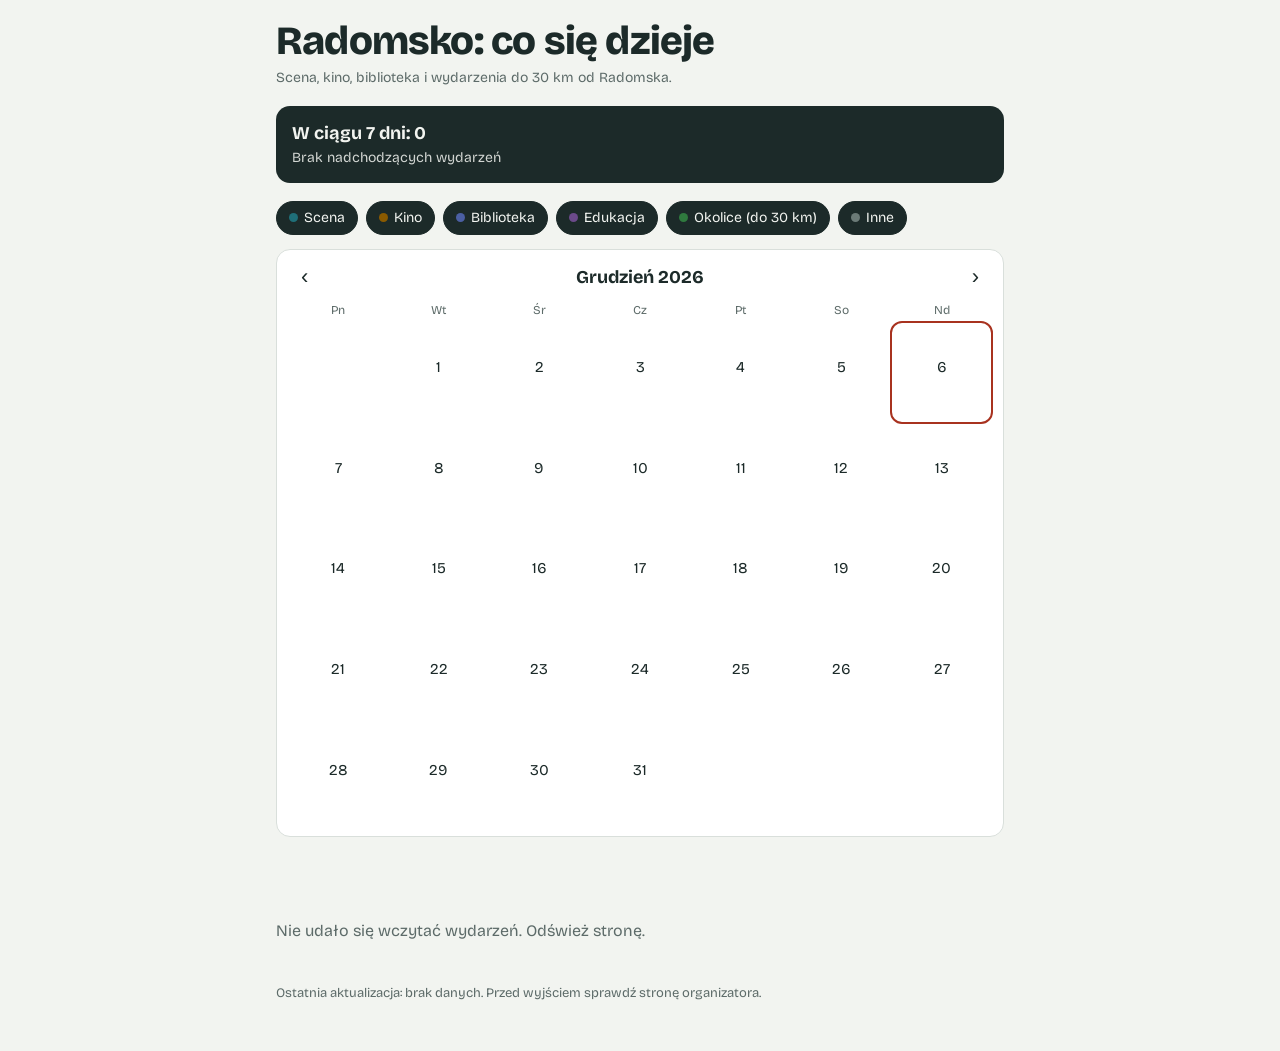
==== web/index.html @ dcf0ff3f "Etap 1: runner, prosty frontend na events.json i pierwsze dane Co-Authored-By: Claude Sonnet 5.5 <no" ====
<!DOCTYPE html>
<html lang="pl">
<head>
<meta charset="utf-8">
<meta name="viewport" content="width=device-width, initial-scale=1, viewport-fit=cover">
<title>Radomsko – wydarzenia w jednym miejscu</title>
<meta name="description" content="Kalendarz wydarzeń w Radomsku i do 30 km od miasta, aktualizowany codziennie.">
<link href="https://fonts.googleapis.com/css2?family=Bricolage+Grotesque:wght@400;600;800&display=swap" rel="stylesheet">
<link rel="stylesheet" href="style.css">
</head>
<body>
<main>
<h1>Radomsko: co się dzieje</h1>
<p class="sub" id="sub">Scena, kino, biblioteka i wydarzenia do 30 km od Radomska.</p>
<div class="next" id="next" aria-live="polite"></div>
<div class="chips" id="chips"></div>
<section class="cal" aria-label="Kalendarz">
<div class="ch"><button id="pv" aria-label="Poprzedni miesiąc">‹</button><b id="mt"></b><button id="nx" aria-label="Następny miesiąc">›</button></div>
<div class="g" id="g"></div>
</section>
<div id="lh" style="display:flex;justify-content:space-between;align-items:baseline"><h2 id="lt" style="margin-left:0"></h2><button class="clr" id="clr" hidden>Pokaż wszystkie</button></div>
<div id="list"><p class="empty">Ładowanie…</p></div>
<footer class="src" id="foot"></footer>
</main>
<script src="app.js"></script>
</body>
</html>
---- web/style.css ----
:root{--bg:#f2f4f0;--card:#fff;--ink:#1c2a29;--mut:#5d6b69;--line:#d9dfdb;--acc:#a8321f;--c1:#1f6f78;--c2:#8a5a00;--c3:#4b5fa3;--c4:#6b4a8a;--c5:#2f7a3e;--c6:#6b7a77;
box-sizing:border-box;padding-top:env(safe-area-inset-top,0px);padding-bottom:env(safe-area-inset-bottom,0px)}
@media(prefers-color-scheme:dark){:root:not([data-theme="light"]){--bg:#121a19;--card:#1a2625;--ink:#e8efed;--mut:#9aaaa7;--line:#2c3c3a;--acc:#ff7a62;--c1:#5fc3cd;--c2:#e0b050;--c3:#8fa2ee;--c4:#c39be6;--c5:#7fd18c;--c6:#9aaaa7}}
:root[data-theme="dark"]{--bg:#121a19;--card:#1a2625;--ink:#e8efed;--mut:#9aaaa7;--line:#2c3c3a;--acc:#ff7a62;--c1:#5fc3cd;--c2:#e0b050;--c3:#8fa2ee;--c4:#c39be6;--c5:#7fd18c;--c6:#9aaaa7}
*{box-sizing:border-box}html{scroll-padding-top:env(safe-area-inset-top,0px)}
body{margin:0;background:var(--bg);color:var(--ink);font:16px/1.45 "Bricolage Grotesque",system-ui,sans-serif}
main{max-width:760px;margin:0 auto;padding:20px 16px 48px}
h1{font-size:clamp(28px,7vw,40px);line-height:1.05;margin:0 0 6px;font-weight:800;letter-spacing:-.02em}
.sub{color:var(--mut);margin:0 0 18px;font-size:14px}
.next{background:var(--ink);color:var(--bg);border-radius:14px;padding:14px 16px;margin-bottom:18px}
.next b{font-size:18px}.next div{font-size:14px;opacity:.85;margin-top:2px}
.chips{display:flex;gap:8px;flex-wrap:wrap;margin-bottom:14px}
.chip{border:1.5px solid var(--line);background:var(--card);color:var(--ink);border-radius:99px;padding:6px 12px;font:inherit;font-size:14px;cursor:pointer}
.chip[aria-pressed=true]{border-color:var(--ink);background:var(--ink);color:var(--bg)}
.chip i{display:inline-block;width:9px;height:9px;border-radius:50%;margin-right:6px}
.cal{background:var(--card);border:1px solid var(--line);border-radius:14px;padding:12px;margin-bottom:22px}
.ch{display:flex;align-items:center;justify-content:space-between;margin-bottom:8px}
.ch b{font-size:18px;text-transform:capitalize}
.ch button{border:0;background:none;color:var(--ink);font-size:22px;padding:2px 12px;cursor:pointer}
.g{display:grid;grid-template-columns:repeat(7,1fr);gap:2px;text-align:center}
.g span.w{font-size:12px;color:var(--mut);padding:2px 0}
.d{aspect-ratio:1/1;border:0;background:none;color:var(--ink);font:inherit;font-size:15px;border-radius:10px;cursor:pointer;display:flex;flex-direction:column;align-items:center;justify-content:center;gap:3px}
.d:disabled{visibility:hidden}
.d.t{outline:2px solid var(--acc)}.d.s{background:var(--ink);color:var(--bg)}
.d em{display:flex;gap:2px;height:6px}.d em u{width:6px;height:6px;border-radius:50%}
.d:focus-visible,.chip:focus-visible,.a:focus-visible{outline:3px solid var(--acc);outline-offset:2px}
h2{font-size:15px;margin:22px 0 8px;color:var(--mut);font-weight:600}
.ev{background:var(--card);border:1px solid var(--line);border-left:5px solid var(--cc);border-radius:12px;padding:12px 14px;margin-bottom:8px}
.ev h3{margin:0;font-size:17px;line-height:1.25}.ev p{margin:3px 0 0;color:var(--mut);font-size:14px}
.row{display:flex;gap:8px;margin-top:10px;flex-wrap:wrap}
.a{display:inline-block;border-radius:8px;padding:7px 12px;font-size:14px;font-weight:600;text-decoration:none;border:1.5px solid var(--ink);color:var(--ink)}
.a.p{background:var(--acc);border-color:var(--acc);color:#fff}
.empty{color:var(--mut);padding:14px 0}
.src{margin-top:28px;font-size:13px;color:var(--mut)}.src a{color:var(--ink)}
.clr{font-size:14px;border:0;background:none;color:var(--acc);cursor:pointer;font-weight:600;padding:0}
.badge{display:inline-block;margin-left:8px;padding:1px 8px;border-radius:99px;background:var(--acc);color:var(--card);font-size:12px;font-weight:600;vertical-align:middle}
.low{color:var(--mut);font-size:13px}
footer.src{margin-top:28px}
footer .stale{color:var(--acc);font-weight:600}
@media(prefers-reduced-motion:reduce){*{scroll-behavior:auto!important;transition:none!important;animation:none!important}}
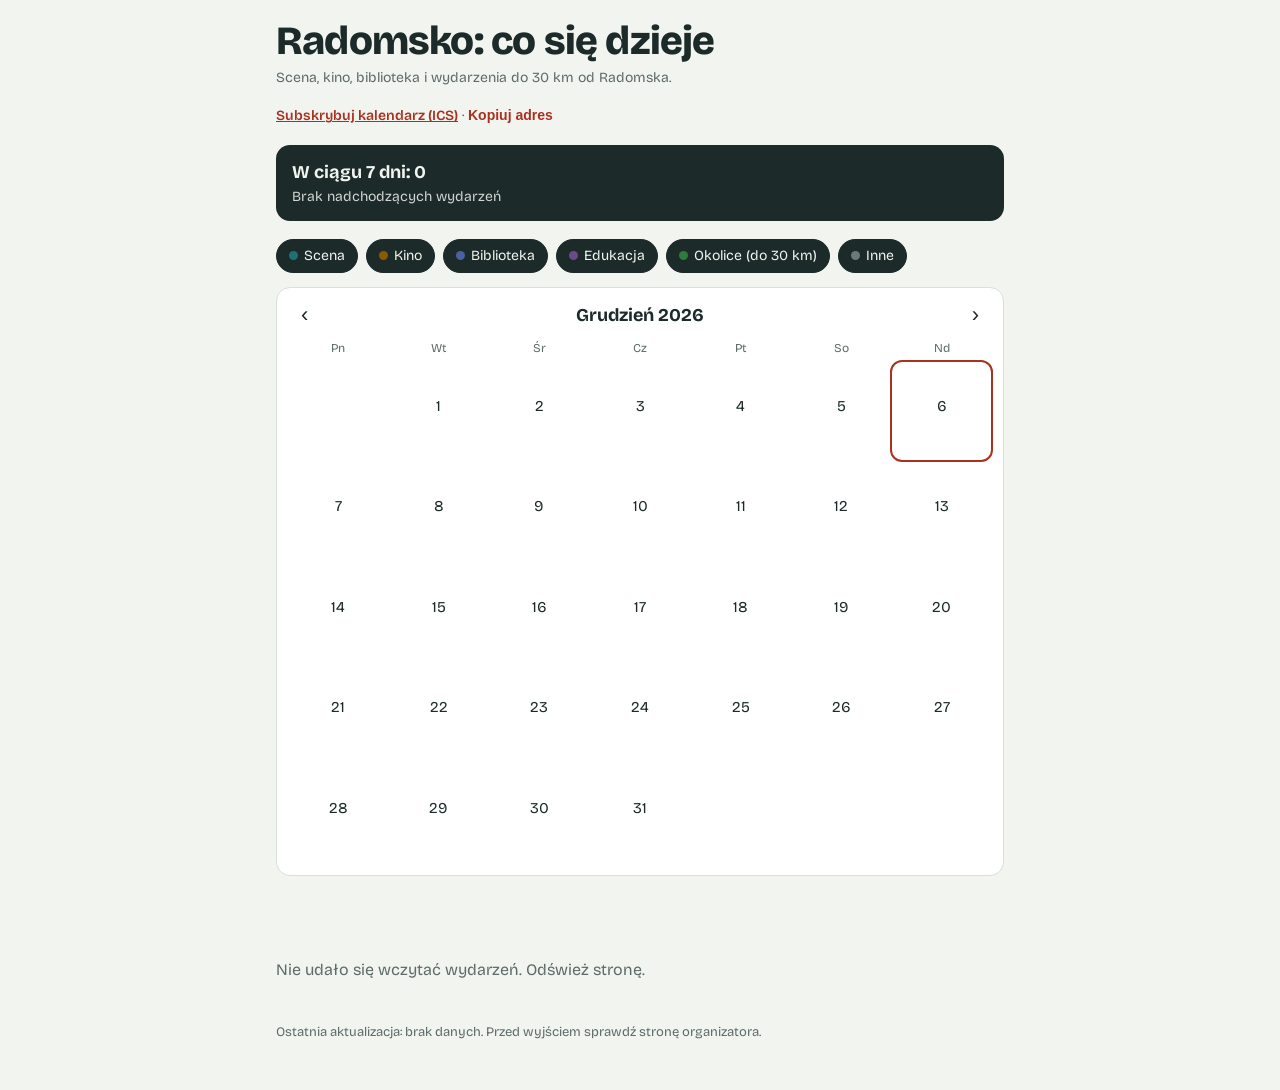
==== commit 263375d7: "Etap 3: PWA (manifest, service worker), subskrypcja ICS na stronie, workflowy daily/ci/keepalive Co-" ====
--- a/web/index.html
+++ b/web/index.html
@@ -7,11 +7,15 @@
 <meta name="description" content="Kalendarz wydarzeń w Radomsku i do 30 km od miasta, aktualizowany codziennie.">
 <link href="https://fonts.googleapis.com/css2?family=Bricolage+Grotesque:wght@400;600;800&display=swap" rel="stylesheet">
 <link rel="stylesheet" href="style.css">
+<link rel="manifest" href="manifest.json">
+<link rel="icon" href="icon.svg" type="image/svg+xml">
+<meta name="theme-color" content="#1c2a29">
 </head>
 <body>
 <main>
 <h1>Radomsko: co się dzieje</h1>
 <p class="sub" id="sub">Scena, kino, biblioteka i wydarzenia do 30 km od Radomska.</p>
+<p class="sub" id="subs"></p>
 <div class="next" id="next" aria-live="polite"></div>
 <div class="chips" id="chips"></div>
 <section class="cal" aria-label="Kalendarz">
--- a/web/style.css
+++ b/web/style.css
@@ -39,3 +39,5 @@
 footer .stale{color:var(--acc);font-weight:600}
 @media(prefers-reduced-motion:reduce){*{scroll-behavior:auto!important;transition:none!important;animation:none!important}}
 
+.ev.cancelled h3{text-decoration:line-through;opacity:.7}
+#subs a{color:var(--acc);font-weight:600}
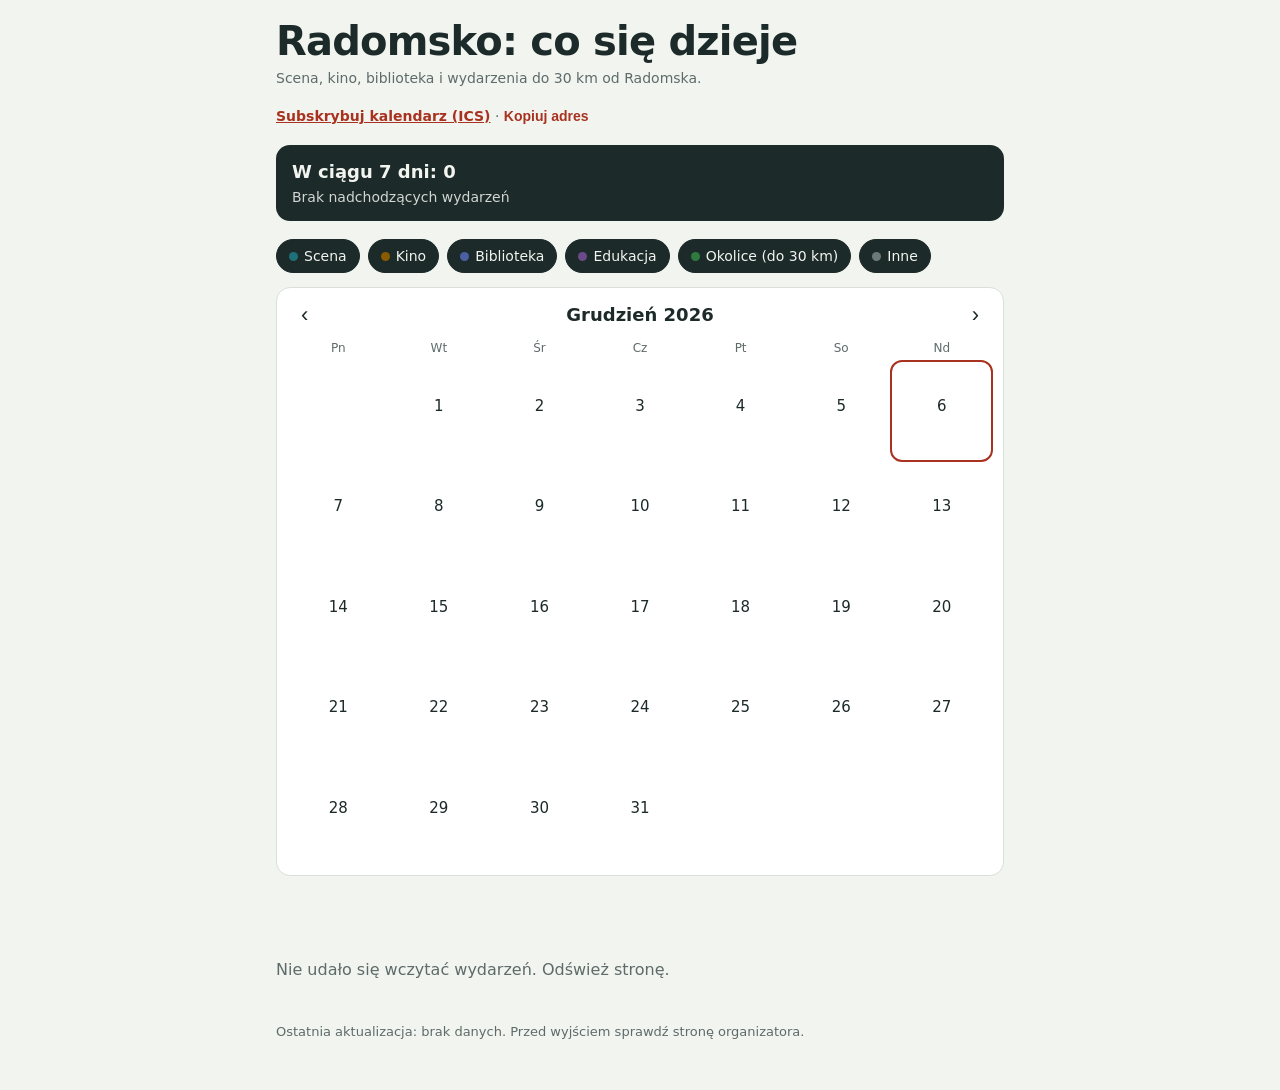
==== commit 111c9ed9: "Strona: walidacja linków, Content-Security-Policy, noreferrer, cache SW tylko dla poprawnych odpowie" ====
--- a/web/index.html
+++ b/web/index.html
@@ -3,6 +3,8 @@
 <head>
 <meta charset="utf-8">
 <meta name="viewport" content="width=device-width, initial-scale=1, viewport-fit=cover">
+<meta http-equiv="Content-Security-Policy" content="default-src 'self'; script-src 'self'; style-src 'self' https://fonts.googleapis.com; style-src-attr 'unsafe-inline'; font-src https://fonts.gstatic.com; img-src 'self' data:; connect-src 'self'; manifest-src 'self'; worker-src 'self'; object-src 'none'; base-uri 'none'; form-action 'none'">
+<meta name="referrer" content="strict-origin-when-cross-origin">
 <title>Radomsko – wydarzenia w jednym miejscu</title>
 <meta name="description" content="Kalendarz wydarzeń w Radomsku i do 30 km od miasta, aktualizowany codziennie.">
 <link href="https://fonts.googleapis.com/css2?family=Bricolage+Grotesque:wght@400;600;800&display=swap" rel="stylesheet">
--- a/web/style.css
+++ b/web/style.css
@@ -41,3 +41,5 @@
 
 .ev.cancelled h3{text-decoration:line-through;opacity:.7}
 #subs a{color:var(--acc);font-weight:600}
+footer details{margin-top:8px}footer summary{cursor:pointer}footer summary:focus-visible{outline:3px solid var(--acc);outline-offset:2px}
+.srcs{margin:6px 0 0;padding-left:18px}.srcs .warn{color:var(--c2)}.srcs .bad{color:var(--acc)}
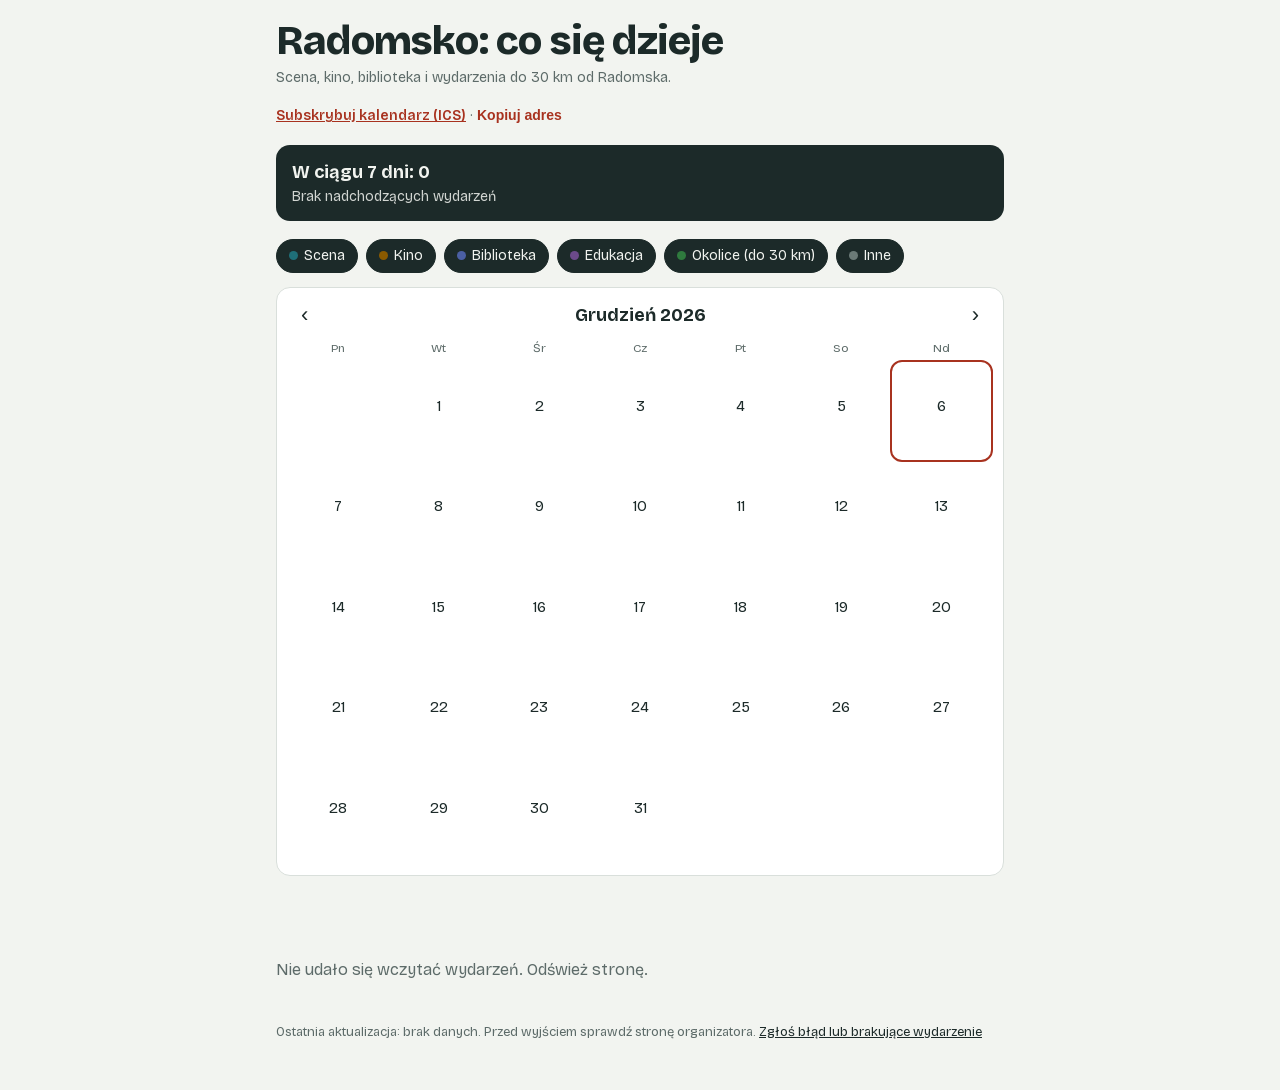
==== commit 78fdf948: "Prywatność: czcionka hostowana lokalnie zamiast Google Fonts, CSP bez obcych domen IP odwiedzających" ====
--- a/web/index.html
+++ b/web/index.html
@@ -3,11 +3,11 @@
 <head>
 <meta charset="utf-8">
 <meta name="viewport" content="width=device-width, initial-scale=1, viewport-fit=cover">
-<meta http-equiv="Content-Security-Policy" content="default-src 'self'; script-src 'self'; style-src 'self' https://fonts.googleapis.com; style-src-attr 'unsafe-inline'; font-src https://fonts.gstatic.com; img-src 'self' data:; connect-src 'self'; manifest-src 'self'; worker-src 'self'; object-src 'none'; base-uri 'none'; form-action 'none'">
+<meta http-equiv="Content-Security-Policy" content="default-src 'self'; script-src 'self'; style-src 'self'; style-src-attr 'unsafe-inline'; font-src 'self'; img-src 'self' data:; connect-src 'self'; manifest-src 'self'; worker-src 'self'; object-src 'none'; base-uri 'none'; form-action 'none'">
 <meta name="referrer" content="strict-origin-when-cross-origin">
 <title>Radomsko – wydarzenia w jednym miejscu</title>
 <meta name="description" content="Kalendarz wydarzeń w Radomsku i do 30 km od miasta, aktualizowany codziennie.">
-<link href="https://fonts.googleapis.com/css2?family=Bricolage+Grotesque:wght@400;600;800&display=swap" rel="stylesheet">
+<link rel="preload" href="bricolage-latin.woff2" as="font" type="font/woff2" crossorigin>
 <link rel="stylesheet" href="style.css">
 <link rel="manifest" href="manifest.json">
 <link rel="icon" href="icon.svg" type="image/svg+xml">
--- a/web/style.css
+++ b/web/style.css
@@ -1,3 +1,6 @@
+/* Bricolage Grotesque (SIL OFL 1.1, zob. OFL-bricolage-grotesque.txt), hostowana lokalnie: bez połączeń z Google */
+@font-face{font-family:"Bricolage Grotesque";font-style:normal;font-weight:400 800;font-display:swap;src:url(bricolage-latin-ext.woff2) format("woff2");unicode-range:U+0100-02BA,U+02BD-02C5,U+02C7-02CC,U+02CE-02D7,U+02DD-02FF,U+0304,U+0308,U+0329,U+1D00-1DBF,U+1E00-1E9F,U+1EF2-1EFF,U+2020,U+20A0-20AB,U+20AD-20C4,U+2113,U+2C60-2C7F,U+A720-A7FF}
+@font-face{font-family:"Bricolage Grotesque";font-style:normal;font-weight:400 800;font-display:swap;src:url(bricolage-latin.woff2) format("woff2");unicode-range:U+0000-00FF,U+0131,U+0152-0153,U+02BB-02BC,U+02C6,U+02DA,U+02DC,U+0304,U+0308,U+0329,U+2000-206F,U+20AC,U+2122,U+2191,U+2193,U+2212,U+2215,U+FEFF,U+FFFD}
 :root{--bg:#f2f4f0;--card:#fff;--ink:#1c2a29;--mut:#5d6b69;--line:#d9dfdb;--acc:#a8321f;--c1:#1f6f78;--c2:#8a5a00;--c3:#4b5fa3;--c4:#6b4a8a;--c5:#2f7a3e;--c6:#6b7a77;
 box-sizing:border-box;padding-top:env(safe-area-inset-top,0px);padding-bottom:env(safe-area-inset-bottom,0px)}
 @media(prefers-color-scheme:dark){:root:not([data-theme="light"]){--bg:#121a19;--card:#1a2625;--ink:#e8efed;--mut:#9aaaa7;--line:#2c3c3a;--acc:#ff7a62;--c1:#5fc3cd;--c2:#e0b050;--c3:#8fa2ee;--c4:#c39be6;--c5:#7fd18c;--c6:#9aaaa7}}
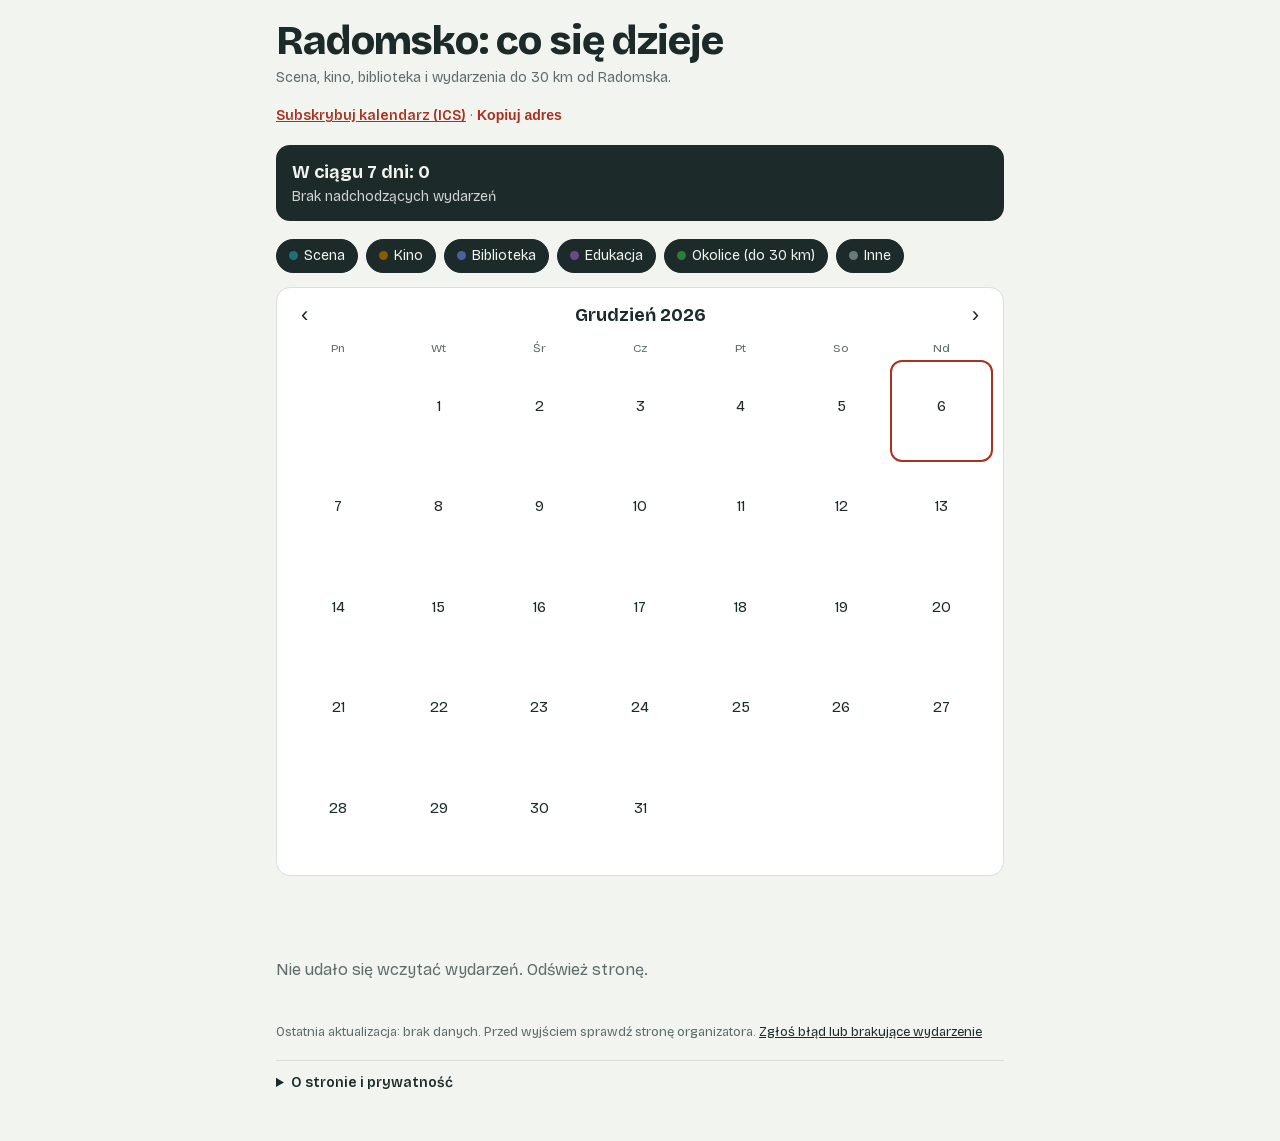
==== commit f29e0208: "Dostępność i „Nowe”: kontrast przycisku w ciemnym motywie, kategoria tekstem, fokus, link do listy, " ====
--- a/web/index.html
+++ b/web/index.html
@@ -14,6 +14,7 @@
 <meta name="theme-color" content="#1c2a29">
 </head>
 <body>
+<a class="skip" href="#lh">Przejdź do listy wydarzeń</a>
 <main>
 <h1>Radomsko: co się dzieje</h1>
 <p class="sub" id="sub">Scena, kino, biblioteka i wydarzenia do 30 km od Radomska.</p>
@@ -24,9 +25,25 @@
 <div class="ch"><button id="pv" aria-label="Poprzedni miesiąc">‹</button><b id="mt"></b><button id="nx" aria-label="Następny miesiąc">›</button></div>
 <div class="g" id="g"></div>
 </section>
-<div id="lh" style="display:flex;justify-content:space-between;align-items:baseline"><h2 id="lt" style="margin-left:0"></h2><button class="clr" id="clr" hidden>Pokaż wszystkie</button></div>
+<div id="lh" tabindex="-1" style="display:flex;justify-content:space-between;align-items:baseline"><h2 id="lt" style="margin-left:0" aria-live="polite"></h2><button class="clr" id="clr" hidden>Pokaż wszystkie</button></div>
 <div id="list"><p class="empty">Ładowanie…</p></div>
 <footer class="src" id="foot"></footer>
+<details class="about" id="o-stronie">
+<summary>O stronie i prywatność</summary>
+<h2>O stronie</h2>
+<p><strong>Wersja testowa.</strong> Kalendarz zbiera wydarzenia z Radomska i miejscowości do 30 km (oraz z Przedborza) automatycznie, raz dziennie rano. Zapisujemy tylko fakty: tytuł, termin, miejsce, cenę i linki, i zawsze odsyłamy do strony organizatora. Dane mogą być niepełne albo nieaktualne, więc przed wyjściem sprawdź szczegóły u organizatora.</p>
+<p>Źródła: Miejski Dom Kultury w Radomsku, kalendarz wydarzeń radomsko.pl, Muzeum Regionalne w Radomsku, Miejska Biblioteka Publiczna w Radomsku, Gmina Kamieńsk, MDK w Przedborzu oraz listingi biletyna.pl i ebilet.pl. Część gmin z zasięgu (np. Kobiele Wielkie, Ładzice) nie publikuje kalendarza, który dałoby się czytać automatycznie: ich wydarzenia pojawią się tylko, jeśli są w serwisach biletowych albo ktoś je zgłosi.</p>
+<p>Brakuje wydarzenia albo coś się nie zgadza? <a href="https://github.com/Karczman/radomsko-events/issues/new/choose" target="_blank" rel="noopener noreferrer">Zgłoś to</a> (potrzebne konto GitHub; zgłoszenia są publiczne).</p>
+<h2>Prywatność</h2>
+<ul>
+<li>Strona nie używa ciasteczek, analityki ani reklam i nie pobiera niczego z obcych serwerów (także czcionka jest hostowana razem ze stroną).</li>
+<li>Stronę udostępnia GitHub Pages. Jak każdy serwer, GitHub może zapisywać w logach techniczne dane połączenia, np. adres IP (<a href="https://docs.github.com/site-policy/privacy-policies/github-general-privacy-statement" target="_blank" rel="noopener noreferrer">polityka prywatności GitHub</a>).</li>
+<li>Do pracy bez sieci strona zapisuje swoje pliki i listę wydarzeń w pamięci przeglądarki, wyłącznie na Twoim urządzeniu.</li>
+<li>Subskrypcja kalendarza (ICS) działa tak, że Twoja aplikacja kalendarza co jakiś czas sama pobiera plik z wydarzeniami. Nie wysyłamy niczego do Twojego kalendarza.</li>
+<li>Zgłoszenia przez GitHub są publiczne: nie podawaj w nich danych osobowych.</li>
+</ul>
+<p>Kod źródłowy: <a href="https://github.com/Karczman/radomsko-events" target="_blank" rel="noopener noreferrer">github.com/Karczman/radomsko-events</a>.</p>
+</details>
 </main>
 <script src="app.js"></script>
 </body>
--- a/web/style.css
+++ b/web/style.css
@@ -1,10 +1,10 @@
 /* Bricolage Grotesque (SIL OFL 1.1, zob. OFL-bricolage-grotesque.txt), hostowana lokalnie: bez połączeń z Google */
 @font-face{font-family:"Bricolage Grotesque";font-style:normal;font-weight:400 800;font-display:swap;src:url(bricolage-latin-ext.woff2) format("woff2");unicode-range:U+0100-02BA,U+02BD-02C5,U+02C7-02CC,U+02CE-02D7,U+02DD-02FF,U+0304,U+0308,U+0329,U+1D00-1DBF,U+1E00-1E9F,U+1EF2-1EFF,U+2020,U+20A0-20AB,U+20AD-20C4,U+2113,U+2C60-2C7F,U+A720-A7FF}
 @font-face{font-family:"Bricolage Grotesque";font-style:normal;font-weight:400 800;font-display:swap;src:url(bricolage-latin.woff2) format("woff2");unicode-range:U+0000-00FF,U+0131,U+0152-0153,U+02BB-02BC,U+02C6,U+02DA,U+02DC,U+0304,U+0308,U+0329,U+2000-206F,U+20AC,U+2122,U+2191,U+2193,U+2212,U+2215,U+FEFF,U+FFFD}
-:root{--bg:#f2f4f0;--card:#fff;--ink:#1c2a29;--mut:#5d6b69;--line:#d9dfdb;--acc:#a8321f;--c1:#1f6f78;--c2:#8a5a00;--c3:#4b5fa3;--c4:#6b4a8a;--c5:#2f7a3e;--c6:#6b7a77;
+:root{--bg:#f2f4f0;--card:#fff;--ink:#1c2a29;--mut:#5d6b69;--line:#d9dfdb;--acc:#a8321f;--c1:#1f6f78;--c2:#8a5a00;--c3:#4b5fa3;--c4:#6b4a8a;--c5:#2f7a3e;--c6:#6b7a77;--on-acc:#fff;
 box-sizing:border-box;padding-top:env(safe-area-inset-top,0px);padding-bottom:env(safe-area-inset-bottom,0px)}
-@media(prefers-color-scheme:dark){:root:not([data-theme="light"]){--bg:#121a19;--card:#1a2625;--ink:#e8efed;--mut:#9aaaa7;--line:#2c3c3a;--acc:#ff7a62;--c1:#5fc3cd;--c2:#e0b050;--c3:#8fa2ee;--c4:#c39be6;--c5:#7fd18c;--c6:#9aaaa7}}
-:root[data-theme="dark"]{--bg:#121a19;--card:#1a2625;--ink:#e8efed;--mut:#9aaaa7;--line:#2c3c3a;--acc:#ff7a62;--c1:#5fc3cd;--c2:#e0b050;--c3:#8fa2ee;--c4:#c39be6;--c5:#7fd18c;--c6:#9aaaa7}
+@media(prefers-color-scheme:dark){:root:not([data-theme="light"]){--bg:#121a19;--card:#1a2625;--ink:#e8efed;--mut:#9aaaa7;--line:#2c3c3a;--acc:#ff7a62;--c1:#5fc3cd;--c2:#e0b050;--c3:#8fa2ee;--c4:#c39be6;--c5:#7fd18c;--c6:#9aaaa7;--on-acc:#121a19}}
+:root[data-theme="dark"]{--bg:#121a19;--card:#1a2625;--ink:#e8efed;--mut:#9aaaa7;--line:#2c3c3a;--acc:#ff7a62;--c1:#5fc3cd;--c2:#e0b050;--c3:#8fa2ee;--c4:#c39be6;--c5:#7fd18c;--c6:#9aaaa7;--on-acc:#121a19}
 *{box-sizing:border-box}html{scroll-padding-top:env(safe-area-inset-top,0px)}
 body{margin:0;background:var(--bg);color:var(--ink);font:16px/1.45 "Bricolage Grotesque",system-ui,sans-serif}
 main{max-width:760px;margin:0 auto;padding:20px 16px 48px}
@@ -32,11 +32,11 @@
 .ev h3{margin:0;font-size:17px;line-height:1.25}.ev p{margin:3px 0 0;color:var(--mut);font-size:14px}
 .row{display:flex;gap:8px;margin-top:10px;flex-wrap:wrap}
 .a{display:inline-block;border-radius:8px;padding:7px 12px;font-size:14px;font-weight:600;text-decoration:none;border:1.5px solid var(--ink);color:var(--ink)}
-.a.p{background:var(--acc);border-color:var(--acc);color:#fff}
+.a.p{background:var(--acc);border-color:var(--acc);color:var(--on-acc)}
 .empty{color:var(--mut);padding:14px 0}
 .src{margin-top:28px;font-size:13px;color:var(--mut)}.src a{color:var(--ink)}
 .clr{font-size:14px;border:0;background:none;color:var(--acc);cursor:pointer;font-weight:600;padding:0}
-.badge{display:inline-block;margin-left:8px;padding:1px 8px;border-radius:99px;background:var(--acc);color:var(--card);font-size:12px;font-weight:600;vertical-align:middle}
+.badge{display:inline-block;margin-left:8px;padding:1px 8px;border-radius:99px;background:var(--acc);color:var(--on-acc);font-size:12px;font-weight:600;vertical-align:middle}
 .low{color:var(--mut);font-size:13px}
 footer.src{margin-top:28px}
 footer .stale{color:var(--acc);font-weight:600}
@@ -46,3 +46,12 @@
 #subs a{color:var(--acc);font-weight:600}
 footer details{margin-top:8px}footer summary{cursor:pointer}footer summary:focus-visible{outline:3px solid var(--acc);outline-offset:2px}
 .srcs{margin:6px 0 0;padding-left:18px}.srcs .warn{color:var(--c2)}.srcs .bad{color:var(--acc)}
+.ev .cat{font-size:12px;font-weight:600;letter-spacing:.02em;text-transform:uppercase;color:var(--mut);margin:0 0 2px}
+/* Jednolity, wyraźny fokus klawiatury dla wszystkich elementów interaktywnych (WCAG 2.4.7) */
+a:focus-visible,button:focus-visible,summary:focus-visible{outline:3px solid var(--acc);outline-offset:2px;border-radius:4px}
+.skip{position:absolute;left:16px;top:-60px;background:var(--ink);color:var(--bg);padding:8px 14px;border-radius:8px;z-index:10;font-weight:600}
+.skip:focus{top:12px}
+.about{margin-top:18px;font-size:14px;color:var(--mut);border-top:1px solid var(--line);padding-top:12px}
+.about summary{cursor:pointer;font-weight:600;color:var(--ink)}
+.about h2{font-size:15px;color:var(--ink);margin:16px 0 6px}
+.about p,.about li{line-height:1.5}.about ul{padding-left:18px}.about a{color:var(--ink)}
